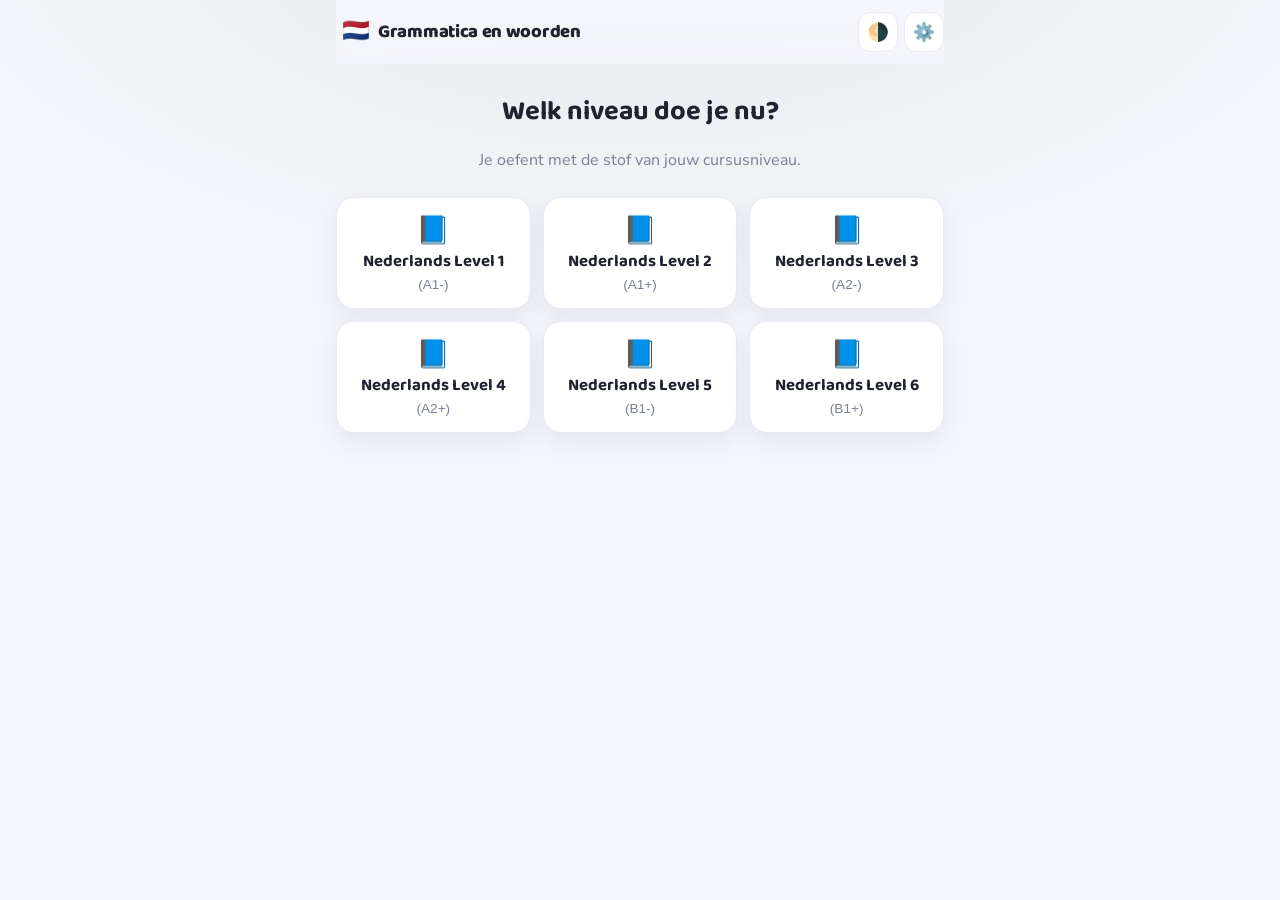
==== index.html @ 0728996d "Verb tenses are always cumulative in the tense picker Werkwoorden now always shows every tense up to" ====
<!DOCTYPE html>
<html lang="nl">

<head>
  <meta charset="UTF-8" />
  <meta name="viewport" content="width=device-width, initial-scale=1.0, maximum-scale=1.0" />
  <meta name="theme-color" content="#5e8169" />
  <title>Grammatica Oefenen — Nederlands</title>
  <link rel="preconnect" href="https://fonts.googleapis.com">
  <link rel="preconnect" href="https://fonts.gstatic.com" crossorigin>
  <link
    href="https://fonts.googleapis.com/css2?family=Baloo+2:wght@500;600;700;800&family=Nunito+Sans:opsz,wght@6..12,400;6..12,600;6..12,700;6..12,800&display=swap"
    rel="stylesheet">
  <link rel="stylesheet" href="./css/styles.css?v=6" />
  <link rel="icon"
    href="data:image/svg+xml,<svg xmlns='http://www.w3.org/2000/svg' viewBox='0 0 100 100'><text y='.9em' font-size='90'>🇳🇱</text></svg>" />
</head>

<body>
  <div class="app">
    <!-- Persistent header -->
    <header class="topbar" id="topbar">
      <button class="brand" id="brand" type="button" title="Naar het menu">
        <span class="brand-mark">🇳🇱</span>
        <span class="brand-text">Grammatica en woorden</span>
      </button>

      <button class="level-chip hidden" id="level-chip" type="button" title="Niveau wijzigen"></button>
      <div class="topbar-spacer"></div>

      <div class="topbar-actions">
        <button class="icon-btn" id="theme-btn" type="button" title="Thema wisselen">🌗</button>
        <button class="icon-btn" id="settings-btn" type="button" title="Instellingen">⚙️</button>
      </div>
    </header>

    <!-- Screens get rendered here -->
    <main id="screen" class="screen"></main>
  </div>

  <!-- Settings drawer -->
  <div class="drawer-backdrop hidden" id="drawer-backdrop"></div>
  <aside class="drawer hidden" id="drawer" aria-label="Instellingen">
    <h2>Instellingen</h2>
    <div id="settings-body"></div>
    <button class="btn ghost danger" id="reset-btn" type="button">Alle voortgang wissen</button>
    <button class="btn ghost" id="drawer-close" type="button">Sluiten</button>
  </aside>

  <!-- Toast -->
  <div class="toast-wrap" id="toasts"></div>

  <!-- Data (globals) -->
  <script src="./data/topics.js"></script>
  <script src="./data/dehet.js?v=15"></script>
  <!-- App modules -->
  <script src="./js/store.js?v=6"></script>
  <script src="./js/fx.js?v=6"></script>
  <script src="./js/engine.js?v=16"></script>
  <script src="./js/app.js?v=17"></script>
</body>

</html>
---- css/styles.css ----
/* styles.css — Grammatica Oefenen */
:root {
  --brand: #5e8169;     /* sage green — matches the course banner */
  --brand-2: #1f9e8c;   /* teal — matches the accent/pencil button */
  --accent: #1f9e8c;    /* teal accent */
  --ok: #3f9d70;        /* correct / progress green */
  --bad: #d9574f;       /* muted red */
  --bg: #f5f6fb;
  --bg-2: #ffffff;
  --card: #ffffff;
  --text: #1f2330;
  --muted: #7a8095;
  --line: #e7e9f3;
  --shadow: 0 8px 24px rgba(28, 32, 64, 0.08);
  --radius: 18px;
  --font: "Nunito Sans", system-ui, sans-serif;
  --display: "Baloo 2", var(--font);
}
html[data-theme="dark"] {
  --bg: #12141c;
  --bg-2: #1a1d28;
  --card: #1c2030;
  --text: #eef0f8;
  --muted: #9aa0b8;
  --line: #2a2f42;
  --shadow: 0 10px 30px rgba(0, 0, 0, 0.4);
}

* { box-sizing: border-box; }
html, body { margin: 0; padding: 0; }
body {
  font-family: var(--font);
  background: radial-gradient(1200px 600px at 50% -10%, rgba(94, 129, 105, 0.12), transparent 60%), var(--bg);
  color: var(--text);
  min-height: 100vh;
  -webkit-font-smoothing: antialiased;
}
h1, h2, h3 { font-family: var(--display); }
.hidden { display: none !important; }
.muted { color: var(--muted); }
.small { font-size: 0.9rem; }
.center { text-align: center; }

.app { max-width: 640px; margin: 0 auto; padding: 0 16px 64px; }

/* ---------- top bar ---------- */
.topbar {
  position: sticky; top: 0; z-index: 50;
  display: flex; align-items: center; gap: 12px;
  padding: 12px 0; margin-bottom: 8px;
  background: linear-gradient(var(--bg), rgba(245, 246, 251, 0.85));
  backdrop-filter: blur(8px);
}
html[data-theme="dark"] .topbar { background: linear-gradient(var(--bg), rgba(18, 20, 28, 0.85)); }
.brand {
  display: flex; align-items: center; gap: 8px;
  border: none; background: none; cursor: pointer; color: var(--text);
  font-family: var(--display); font-weight: 800; font-size: 1.15rem;
}
.brand-mark { font-size: 1.4rem; }
.brand-text { letter-spacing: -0.3px; }
@media (max-width: 460px) { .brand-text { display: none; } }

.meter { display: flex; align-items: center; gap: 10px; flex: 1; }
.lvl {
  width: 34px; height: 34px; border-radius: 50%;
  background: linear-gradient(135deg, var(--brand), var(--brand-2));
  color: #fff; font-weight: 800; font-family: var(--display);
  display: grid; place-items: center; box-shadow: var(--shadow);
}
.xp { flex: 1; min-width: 60px; }
.xp-bar { height: 8px; background: var(--line); border-radius: 99px; overflow: hidden; }
.xp-bar span {
  display: block; height: 100%; width: 0;
  background: linear-gradient(90deg, var(--brand), var(--brand-2));
  transition: width 0.5s cubic-bezier(.2,.8,.2,1);
}
.xp-label { font-size: 0.72rem; color: var(--muted); margin-top: 2px; }
.streak { display: flex; align-items: center; gap: 3px; font-weight: 800; }
.topbar-spacer { flex: 1; }
.topbar-actions { display: flex; gap: 6px; }
.level-chip {
  border: 1px solid var(--brand); background: rgba(31, 158, 140, 0.12); color: var(--brand);
  font-family: var(--display); font-weight: 700; font-size: 0.85rem;
  padding: 7px 12px; border-radius: 99px; cursor: pointer; white-space: nowrap;
  transition: background .2s, transform .12s;
}
.level-chip:hover { transform: translateY(-1px); background: rgba(31, 158, 140, 0.2); }

.icon-btn {
  border: 1px solid var(--line); background: var(--bg-2); color: var(--text);
  width: 40px; height: 40px; border-radius: 12px; cursor: pointer;
  font-size: 1.1rem; display: grid; place-items: center;
  transition: transform .12s, background .2s;
}
.icon-btn:hover { transform: translateY(-1px); background: var(--card); }

/* ---------- hero + grid ---------- */
.hero { text-align: center; padding: 18px 0 10px; }
.hero h1 { margin: 0 0 4px; font-size: 1.7rem; }
.grid { display: grid; grid-template-columns: 1fr 1fr; gap: 12px; }
.grid.small { grid-template-columns: 1fr 1fr; }
@media (min-width: 560px) { .grid { grid-template-columns: 1fr 1fr 1fr; } }

.card {
  position: relative; text-align: left; cursor: pointer;
  border: 1px solid var(--line); background: var(--card); color: var(--text);
  border-radius: var(--radius); padding: 16px; box-shadow: var(--shadow);
  display: flex; flex-direction: column; gap: 2px; min-height: 96px;
  transition: transform .14s, box-shadow .2s, border-color .2s;
}
.card:hover { transform: translateY(-3px); border-color: var(--brand); }
.card:active { transform: translateY(0); }
.card-emoji { font-size: 1.7rem; }
.card-title { font-family: var(--display); font-weight: 700; font-size: 1.05rem; }
.card-sub { color: var(--muted); font-size: 0.85rem; }
.card.disabled { opacity: 0.5; pointer-events: none; }
.level-card { align-items: center; text-align: center; }
.level-card.current { border-color: var(--brand); background: rgba(31, 158, 140, 0.08); }
.btn.mini { width: auto; padding: 7px 14px; font-size: 0.85rem; }
.card-badge {
  position: absolute; top: 10px; right: 10px;
  background: var(--brand-2); color: #fff; font-weight: 800;
  min-width: 22px; height: 22px; padding: 0 6px; border-radius: 99px;
  display: grid; place-items: center; font-size: 0.8rem;
}

/* ---------- panels / back bar ---------- */
.backbar { display: flex; align-items: center; gap: 12px; margin: 6px 0 14px; }
.backbar h2 { margin: 0; }
.panel {
  background: var(--card); border: 1px solid var(--line);
  border-radius: var(--radius); padding: 18px; box-shadow: var(--shadow);
  margin-bottom: 14px;
}
.panel h2 { margin-top: 0; }

.checklist { display: flex; flex-direction: column; gap: 8px; margin: 12px 0; }
.check-row {
  display: flex; align-items: center; gap: 10px;
  background: var(--bg); border: 1px solid var(--line);
  padding: 12px 14px; border-radius: 12px; cursor: pointer;
}
.check-row em { margin-left: auto; color: var(--muted); font-style: normal; font-size: 0.8rem; }
.check-row input { width: 18px; height: 18px; accent-color: var(--brand); }

/* ---------- buttons ---------- */
.btn {
  border: none; cursor: pointer; border-radius: 14px;
  padding: 14px 18px; font-family: var(--display); font-weight: 700; font-size: 1rem;
  transition: transform .12s, filter .2s; width: 100%;
}
.btn:active { transform: translateY(1px); }
.btn.primary { background: linear-gradient(135deg, var(--brand), var(--brand-2)); color: #fff; box-shadow: var(--shadow); }
.btn.primary:hover { filter: brightness(1.05); }
.btn.next { background: var(--accent); color: #fff; }
.btn.ghost { background: var(--bg-2); color: var(--text); border: 1px solid var(--line); }
.btn.ghost.danger { color: var(--bad); border-color: var(--bad); margin-top: 8px; }

/* ---------- quiz ---------- */
.quiz { animation: fade .25s ease; }
.quiz-top { display: flex; align-items: center; gap: 12px; margin-bottom: 14px; }
.progress { flex: 1; height: 10px; background: var(--line); border-radius: 99px; overflow: hidden; }
.progress span {
  display: block; height: 100%; width: 0;
  background: linear-gradient(90deg, var(--ok), #5cc9b4);
  transition: width .35s ease;
}
.hearts { font-size: 1.1rem; letter-spacing: 1px; white-space: nowrap; }
.heart-empty { opacity: 0.6; }
.timer { font-family: var(--display); font-weight: 800; color: var(--brand); }

/* live in-round stats */
.quiz-live {
  display: flex; align-items: center; gap: 12px; min-height: 22px;
  margin: 0 2px 10px; font-weight: 700; font-size: 0.92rem;
}
.live-score { color: var(--muted); }
.live-combo { color: var(--brand); animation: pop .35s ease; }

.qcard {
  background: var(--card); border: 1px solid var(--line);
  border-radius: var(--radius); padding: 22px; box-shadow: var(--shadow);
  animation: fade .25s ease;
}
.qhead { display: flex; align-items: center; justify-content: space-between; gap: 10px; margin-bottom: 14px; }
.pills { display: flex; gap: 8px; flex-wrap: wrap; }
.pill {
  background: rgba(31, 158, 140, 0.14); color: var(--accent);
  font-family: var(--display); font-weight: 700; font-size: 0.85rem;
  padding: 6px 12px; border-radius: 99px;
}
.pill.tense { background: rgba(63, 157, 112, 0.16); color: var(--ok); }
.speak { width: 38px; height: 38px; }

.sentence { font-size: 1.3rem; line-height: 1.5; margin-bottom: 14px; }
.question { font-size: 1.25rem; font-family: var(--display); font-weight: 700; margin-bottom: 14px; }
.big-word { font-family: var(--display); font-weight: 800; font-size: 2.6rem; text-align: center; margin: 8px 0 18px; }

.trans {
  display: flex; align-items: center; gap: 8px;
  background: var(--bg); border-radius: 12px; padding: 10px 12px;
  margin-bottom: 14px; color: var(--muted); font-size: 0.95rem;
}

#answer {
  width: 100%; padding: 14px 16px; font-size: 1.1rem;
  border: 2px solid var(--line); border-radius: 14px; background: var(--bg-2); color: var(--text);
  font-family: var(--font); outline: none; transition: border-color .2s;
}
#answer:focus { border-color: var(--brand); }

.feedback { margin-top: 12px; padding: 12px 14px; border-radius: 12px; font-weight: 600; }
.feedback.good { background: rgba(63, 157, 112, 0.15); color: var(--ok); }
.feedback.bad { background: rgba(217, 87, 79, 0.13); color: var(--bad); }
.feedback.reveal { background: rgba(31, 158, 140, 0.14); color: var(--accent); }

.qactions { display: flex; gap: 10px; margin-top: 14px; }
.qactions .btn.primary { flex: 1; }
.qactions .btn.ghost { width: auto; min-width: 56px; }

/* choices */
.choice-grid { display: grid; grid-template-columns: 1fr 1fr; gap: 10px; }
.choice-row.two { display: grid; grid-template-columns: 1fr 1fr; gap: 16px; margin: 6px 0; }
.choice {
  border: 2px solid var(--line); background: var(--bg-2); color: var(--text);
  border-radius: 14px; padding: 14px; font-size: 1.05rem; cursor: pointer;
  font-family: var(--font); transition: transform .1s, border-color .2s, background .2s;
}
.choice:hover:not(:disabled) { border-color: var(--brand); transform: translateY(-2px); }
.choice.big { font-family: var(--display); font-weight: 800; font-size: 1.6rem; padding: 22px; }
.choice.ok { background: rgba(63, 157, 112, 0.18); border-color: var(--ok); color: var(--ok); }
.choice.no { background: rgba(217, 87, 79, 0.16); border-color: var(--bad); color: var(--bad); }

/* listening */
.listen-cta { text-align: center; margin: 6px 0 14px; }
.big-speak {
  width: 88px; height: 88px; border-radius: 50%; border: none; cursor: pointer;
  background: linear-gradient(135deg, var(--accent), #46c2b0); color: #fff;
  font-size: 2.2rem; box-shadow: var(--shadow); transition: transform .12s;
}
.big-speak:hover { transform: scale(1.05); }

/* sentence builder */
.builder {
  min-height: 56px; border: 2px dashed var(--line); border-radius: 14px;
  padding: 10px; display: flex; flex-wrap: wrap; gap: 8px; margin-bottom: 12px;
  background: var(--bg);
}
.bank { display: flex; flex-wrap: wrap; gap: 8px; }
.token {
  border: 2px solid var(--line); background: var(--bg-2); color: var(--text);
  border-radius: 10px; padding: 10px 14px; font-size: 1rem; cursor: pointer;
  font-family: var(--font); transition: transform .1s, border-color .2s;
}
.token:hover { border-color: var(--brand); transform: translateY(-2px); }
.token.placed { background: rgba(31, 158, 140, 0.12); border-color: var(--accent); }

/* match */
.match { display: grid; grid-template-columns: 1fr 1fr; gap: 12px; }
.match-col { display: flex; flex-direction: column; gap: 10px; }
.match-tile {
  border: 2px solid var(--line); background: var(--card); color: var(--text);
  border-radius: 12px; padding: 14px 10px; cursor: pointer; font-size: 1rem;
  font-family: var(--font); transition: transform .1s, border-color .2s, opacity .3s;
}
.match-tile:hover:not(.done) { border-color: var(--brand); }
.match-tile.sel { border-color: var(--accent); background: rgba(31, 158, 140, 0.14); }
.match-tile.wrong { border-color: var(--bad); background: rgba(217, 87, 79, 0.16); animation: shake .4s; }
.match-tile.done { opacity: 0.25; pointer-events: none; border-style: dashed; }

/* result */
.result { text-align: center; animation: fade .3s ease; }
.result-emoji { font-size: 3.4rem; animation: pop .5s ease; }
.result h1 { margin: 6px 0 18px; }
.result-stats { display: grid; grid-template-columns: repeat(4, 1fr); gap: 10px; margin-bottom: 18px; }
.result-stats > div {
  background: var(--card); border: 1px solid var(--line); border-radius: 14px;
  padding: 14px 6px; box-shadow: var(--shadow);
}
.result-stats b { display: block; font-family: var(--display); font-size: 1.4rem; }
.result-stats span { font-size: 0.75rem; color: var(--muted); }
.mistakes { text-align: left; margin-bottom: 18px; }
.mistakes h3 { margin: 0 0 8px; }
.mistake {
  display: flex; justify-content: space-between; gap: 10px; align-items: center;
  background: var(--card); border: 1px solid var(--line); border-left: 4px solid var(--bad);
  border-radius: 10px; padding: 10px 12px; margin-bottom: 6px;
}
.mistake .ma { color: var(--ok); font-weight: 700; white-space: nowrap; }
.result-actions { display: flex; gap: 10px; }

/* stats */
.stat-grid { display: grid; grid-template-columns: repeat(4, 1fr); gap: 10px; }
@media (max-width: 480px) { .stat-grid { grid-template-columns: repeat(2, 1fr); } .result-stats { grid-template-columns: repeat(2, 1fr); } }
.stat { background: var(--bg); border: 1px solid var(--line); border-radius: 14px; padding: 14px 8px; text-align: center; }
.stat b { display: block; font-family: var(--display); font-size: 1.5rem; }
.stat span { font-size: 0.75rem; color: var(--muted); }
.achv-grid { display: grid; grid-template-columns: 1fr 1fr; gap: 10px; }
.achv { display: flex; align-items: center; gap: 10px; padding: 12px; border-radius: 12px; border: 1px solid var(--line); background: var(--bg); }
.achv.locked { opacity: 0.55; }
.achv.got { border-color: var(--brand); }
.achv-emoji { font-size: 1.4rem; }

/* drawer */
.drawer-backdrop { position: fixed; inset: 0; background: rgba(0, 0, 0, 0.4); z-index: 90; }
.drawer {
  position: fixed; top: 0; right: 0; bottom: 0; width: min(360px, 90vw);
  background: var(--bg-2); z-index: 100; padding: 22px; overflow-y: auto;
  box-shadow: -10px 0 40px rgba(0, 0, 0, 0.2); animation: slidein .25s ease;
}
.drawer h2 { margin-top: 0; }
.toggle-row, .seg, .range-row {
  display: flex; align-items: center; justify-content: space-between; gap: 10px;
  padding: 12px 0; border-bottom: 1px solid var(--line);
}
.range-row input[type=range] { flex: 1; accent-color: var(--brand); }
.seg-btns { display: flex; gap: 6px; }
.seg-btns button {
  border: 1px solid var(--line); background: var(--bg); color: var(--text);
  border-radius: 10px; padding: 7px 12px; cursor: pointer; font-family: var(--font);
}
.seg-btns button.on { background: var(--brand); color: #fff; border-color: var(--brand); }

.switch { position: relative; width: 46px; height: 26px; flex: none; }
.switch input { opacity: 0; width: 0; height: 0; }
.slider {
  position: absolute; inset: 0; background: var(--line); border-radius: 26px;
  cursor: pointer; transition: .2s;
}
.slider:before {
  content: ""; position: absolute; width: 20px; height: 20px; left: 3px; top: 3px;
  background: #fff; border-radius: 50%; transition: .2s;
}
.switch input:checked + .slider { background: var(--ok); }
.switch input:checked + .slider:before { transform: translateX(20px); }

/* toasts */
.toast-wrap { position: fixed; bottom: 16px; left: 0; right: 0; display: flex; flex-direction: column; align-items: center; gap: 8px; z-index: 120; pointer-events: none; }
.toast {
  background: var(--card); border: 1px solid var(--line); color: var(--text);
  padding: 12px 18px; border-radius: 99px; box-shadow: var(--shadow);
  font-weight: 700; opacity: 0; transform: translateY(20px); transition: .3s;
}
.toast.show { opacity: 1; transform: translateY(0); }

/* animations */
@keyframes fade { from { opacity: 0; transform: translateY(8px); } to { opacity: 1; transform: none; } }
@keyframes pop { 0% { transform: scale(.9); } 60% { transform: scale(1.04); } 100% { transform: scale(1); } }
@keyframes shake { 0%,100% { transform: translateX(0); } 20% { transform: translateX(-8px); } 40% { transform: translateX(8px); } 60% { transform: translateX(-5px); } 80% { transform: translateX(5px); } }
@keyframes slidein { from { transform: translateX(100%); } to { transform: none; } }
.shake { animation: shake .4s; }
.pop { animation: pop .4s; }
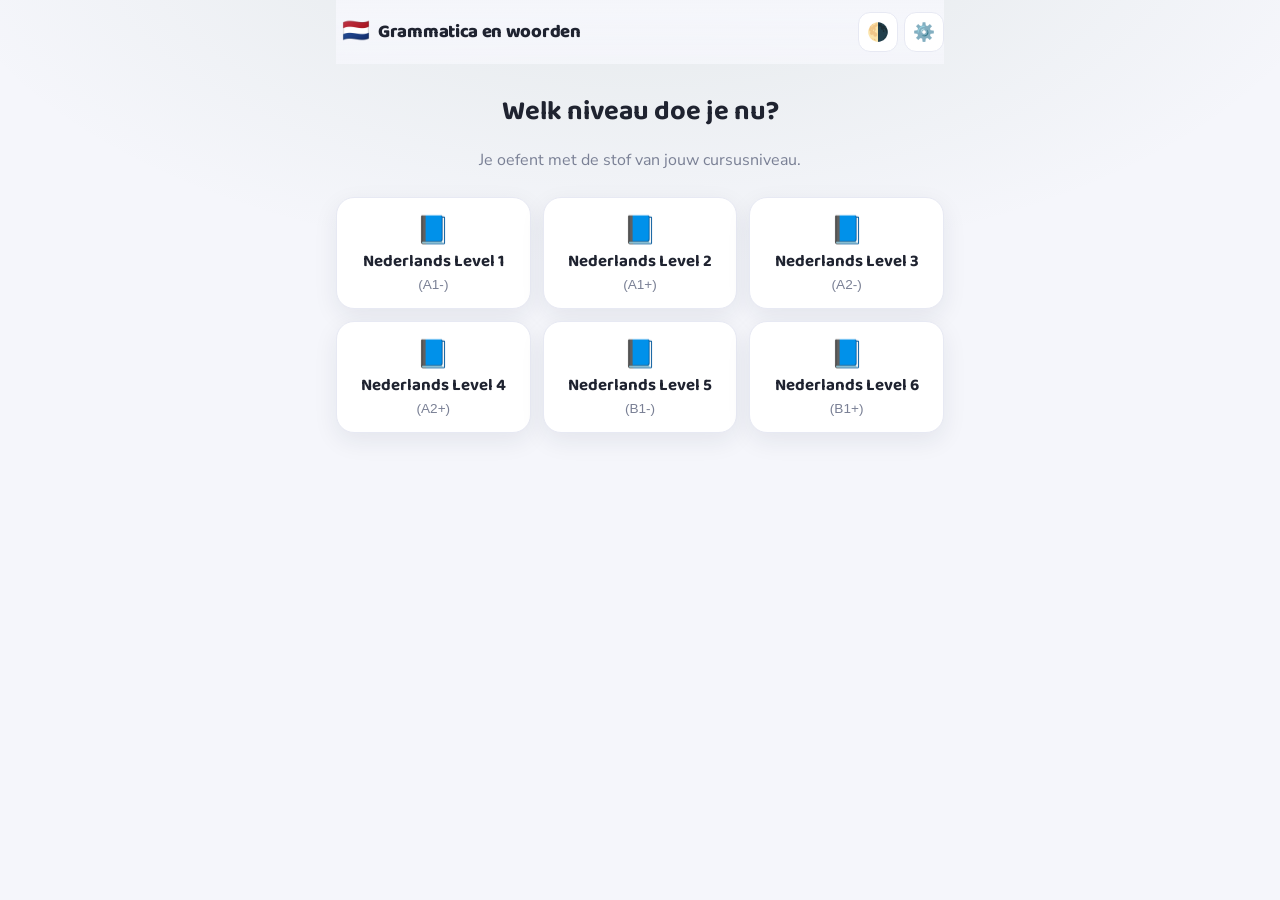
==== commit 5714bc51: "Replace topics.js with improved version Drop-in update of the grammar/verb sentences. Same structure" ====
--- a/index.html
+++ b/index.html
@@ -51,7 +51,7 @@
   <div class="toast-wrap" id="toasts"></div>
 
   <!-- Data (globals) -->
-  <script src="./data/topics.js"></script>
+  <script src="./data/topics.js?v=17"></script>
   <script src="./data/dehet.js?v=15"></script>
   <!-- App modules -->
   <script src="./js/store.js?v=6"></script>
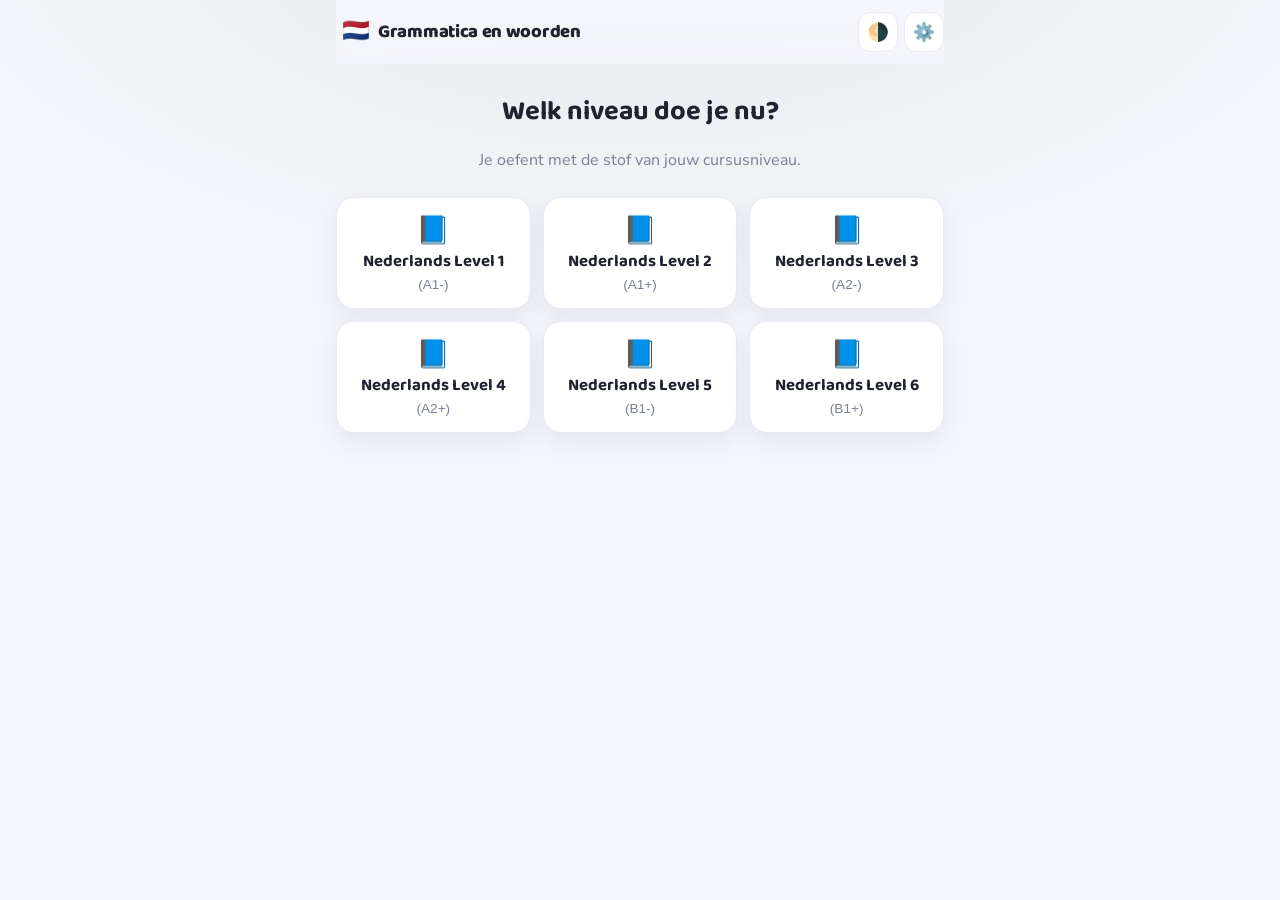
==== commit b0d3e0cc: "Remove Blitz exercise from the menu Drops the Blitz mode card and its start handler. Internal round " ====
--- a/index.html
+++ b/index.html
@@ -54,10 +54,10 @@
   <script src="./data/topics.js?v=17"></script>
   <script src="./data/dehet.js?v=15"></script>
   <!-- App modules -->
-  <script src="./js/store.js?v=6"></script>
+  <script src="./js/store.js?v=18"></script>
   <script src="./js/fx.js?v=6"></script>
   <script src="./js/engine.js?v=16"></script>
-  <script src="./js/app.js?v=17"></script>
+  <script src="./js/app.js?v=19"></script>
 </body>
 
 </html>
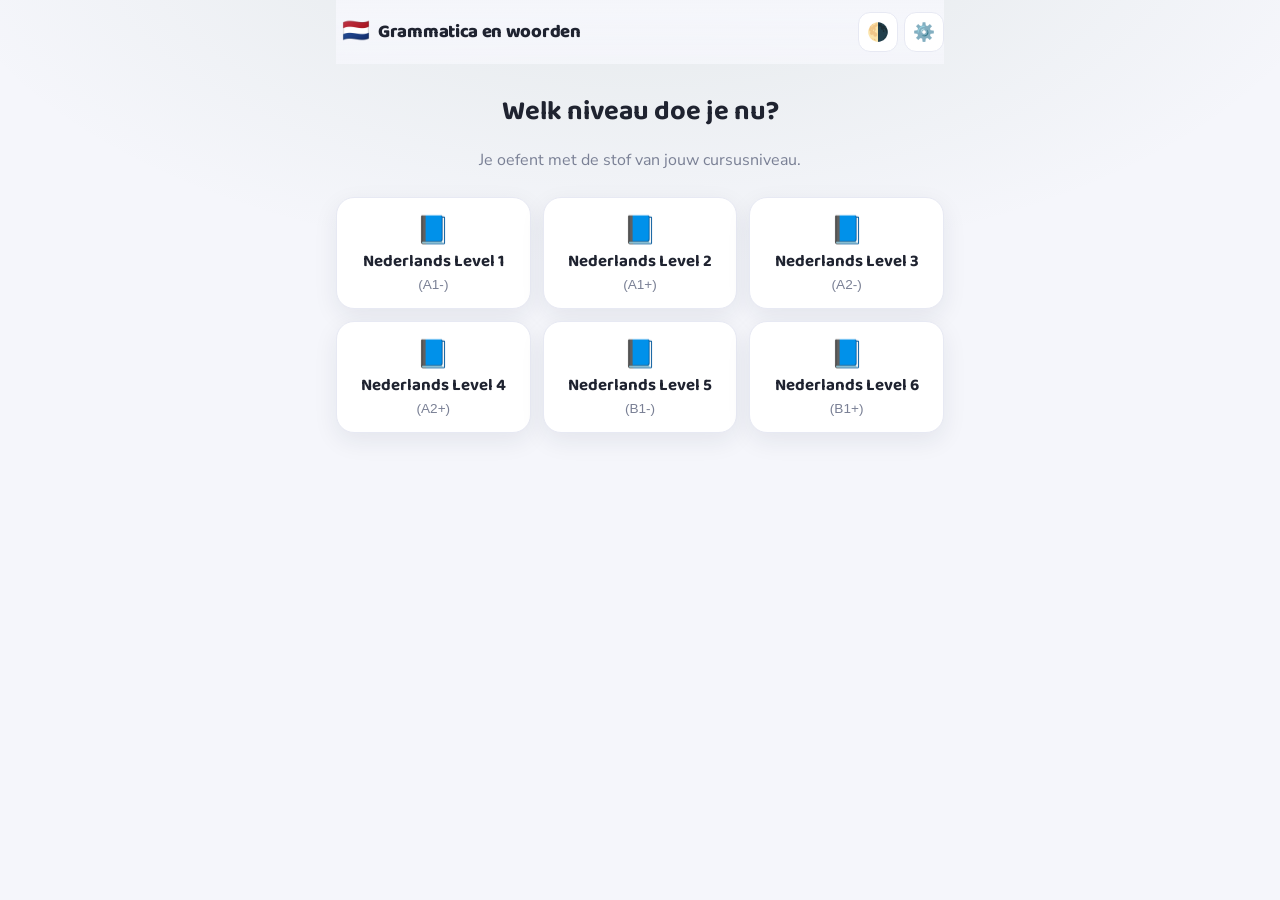
==== commit 2037a726: "Add a prominent level selector under the menu heading Show all six levels as pills right below "Oefe" ====
--- a/index.html
+++ b/index.html
@@ -11,7 +11,7 @@
   <link
     href="https://fonts.googleapis.com/css2?family=Baloo+2:wght@500;600;700;800&family=Nunito+Sans:opsz,wght@6..12,400;6..12,600;6..12,700;6..12,800&display=swap"
     rel="stylesheet">
-  <link rel="stylesheet" href="./css/styles.css?v=6" />
+  <link rel="stylesheet" href="./css/styles.css?v=7" />
   <link rel="icon"
     href="data:image/svg+xml,<svg xmlns='http://www.w3.org/2000/svg' viewBox='0 0 100 100'><text y='.9em' font-size='90'>🇳🇱</text></svg>" />
 </head>
@@ -57,7 +57,7 @@
   <script src="./js/store.js?v=18"></script>
   <script src="./js/fx.js?v=6"></script>
   <script src="./js/engine.js?v=16"></script>
-  <script src="./js/app.js?v=19"></script>
+  <script src="./js/app.js?v=21"></script>
 </body>
 
 </html>
--- a/css/styles.css
+++ b/css/styles.css
@@ -98,6 +98,26 @@
 /* ---------- hero + grid ---------- */
 .hero { text-align: center; padding: 18px 0 10px; }
 .hero h1 { margin: 0 0 4px; font-size: 1.7rem; }
+
+/* level selector on the menu */
+.level-select { margin: 2px 0 20px; }
+.level-select-label {
+  display: block; text-align: center; color: var(--muted);
+  font-family: var(--display); font-weight: 700; font-size: 0.78rem;
+  text-transform: uppercase; letter-spacing: 0.6px; margin-bottom: 10px;
+}
+.level-pills { display: flex; gap: 8px; flex-wrap: wrap; justify-content: center; }
+.level-pill {
+  border: 1px solid var(--line); background: var(--card); color: var(--text);
+  border-radius: 12px; padding: 8px 14px; cursor: pointer;
+  display: flex; flex-direction: column; align-items: center; gap: 1px; min-width: 66px;
+  font-family: var(--font); transition: transform .12s, border-color .2s, background .2s;
+}
+.level-pill b { font-family: var(--display); font-size: 0.92rem; }
+.level-pill span { font-size: 0.72rem; color: var(--muted); }
+.level-pill:hover { transform: translateY(-2px); border-color: var(--brand); }
+.level-pill.active { border-color: var(--brand); background: rgba(31, 158, 140, 0.1); box-shadow: var(--shadow); }
+.level-pill.active span { color: var(--brand); }
 .grid { display: grid; grid-template-columns: 1fr 1fr; gap: 12px; }
 .grid.small { grid-template-columns: 1fr 1fr; }
 @media (min-width: 560px) { .grid { grid-template-columns: 1fr 1fr 1fr; } }
